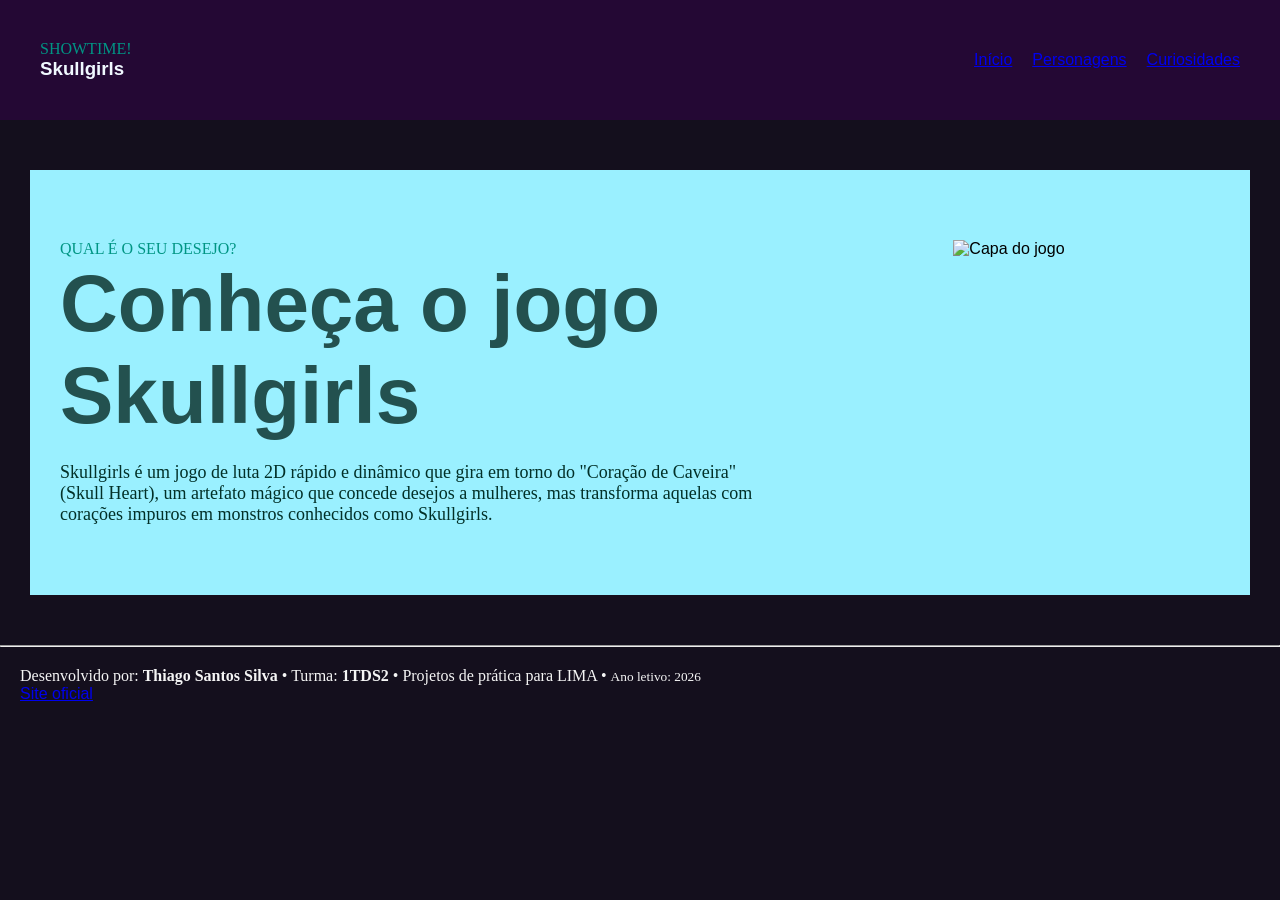
==== index.html @ 8f6b5d2f "feat: criação de novas guias para o site Skullgirls" ====
<!doctype html>
<html lang="pt-BR">
    <head>
        <meta charset="UTF-8" />
        <title>Início</title>
        <link rel="stylesheet" href="/css/style.css" />
    </head>

    <body>
        <header>
            <section id="header-section">
                <article>
                    <p class="paragrafo-vermelho">Showtime!</p>
                    <h1>Skullgirls</h1>
                </article>
                <nav>
                    <a href="/index.html">Início</a>
                    <a href="/pages/personagens.html">Personagens</a>
                    <a href="/pages/curiosidades.html">Curiosidades</a>
                </nav>
            </section>
        </header>

        <main>
            <section id="intro-section">
                <article>
                    <p class="paragrafo-vermelho">Qual é o seu desejo?</p>
                    <h2>Conheça o jogo Skullgirls</h2>
                    <p id="intro">
                        Skullgirls é um jogo de luta 2D rápido e dinâmico que gira em torno do
                        "Coração de Caveira" (Skull Heart), um artefato mágico que concede desejos a
                        mulheres, mas transforma aquelas com corações impuros em monstros conhecidos
                        como Skullgirls.
                    </p>
                </article>

                <img id="capa-jogo" src="assets/Skullgirls.png" alt="Capa do jogo" />
            </section>
        </main>
        <hr />
        <footer id="footer-creditos">
            <p>
                Desenvolvido por:
                <strong>Thiago Santos Silva</strong>
                • Turma:
                <strong>1TDS2</strong>
                • Projetos de prática para LIMA •
                <small>Ano letivo: 2026</small>
            </p>

            <a href="https://codeverse.dev.br"target="_blank">Site oficial</a>
        </footer>
    </body>
</html>
---- css/style.css ----
* {
    padding: 0;
    margin: 0;
    box-sizing: border-box;
}

body {
    font-family: 'Franklin Gothic Medium', 'Arial Narrow', Arial, sans-serif;
    background-color: #140f1d;
}

header {
    background-color: #240834;
    color: aliceblue;
    padding: 20px;
}

#header-section {
    display: flex;
    justify-content: space-between;
    padding: 20px;
    align-items: center;
}

header p {
    color: #238881;
}

p {
    font-family: 'Times New Roman', Times, serif;
    color: #023028;
    font-weight: 540;
}

.paragrafo-vermelho {
    color: #009584;
    text-transform: uppercase;
}

nav {
    display: flex;
    gap: 20px;
    align-items: center;
}

#intro {
    margin-top: 20px;
    font-size: large;
}

#intro-section {
    background-color: rgb(154, 240, 255);
    padding: 70px 30px;
    display: flex;
    gap: 200px;
    margin: 50px 30px;
}

#capa-jogo {
    width: 60%;
    height: auto;
}

h2 {
    font-size: 80px;
    color: #23514f;
}

footer {
    padding: 20px;
    text-align: start;
}

footer p {
    color: #f5f5f5;
}
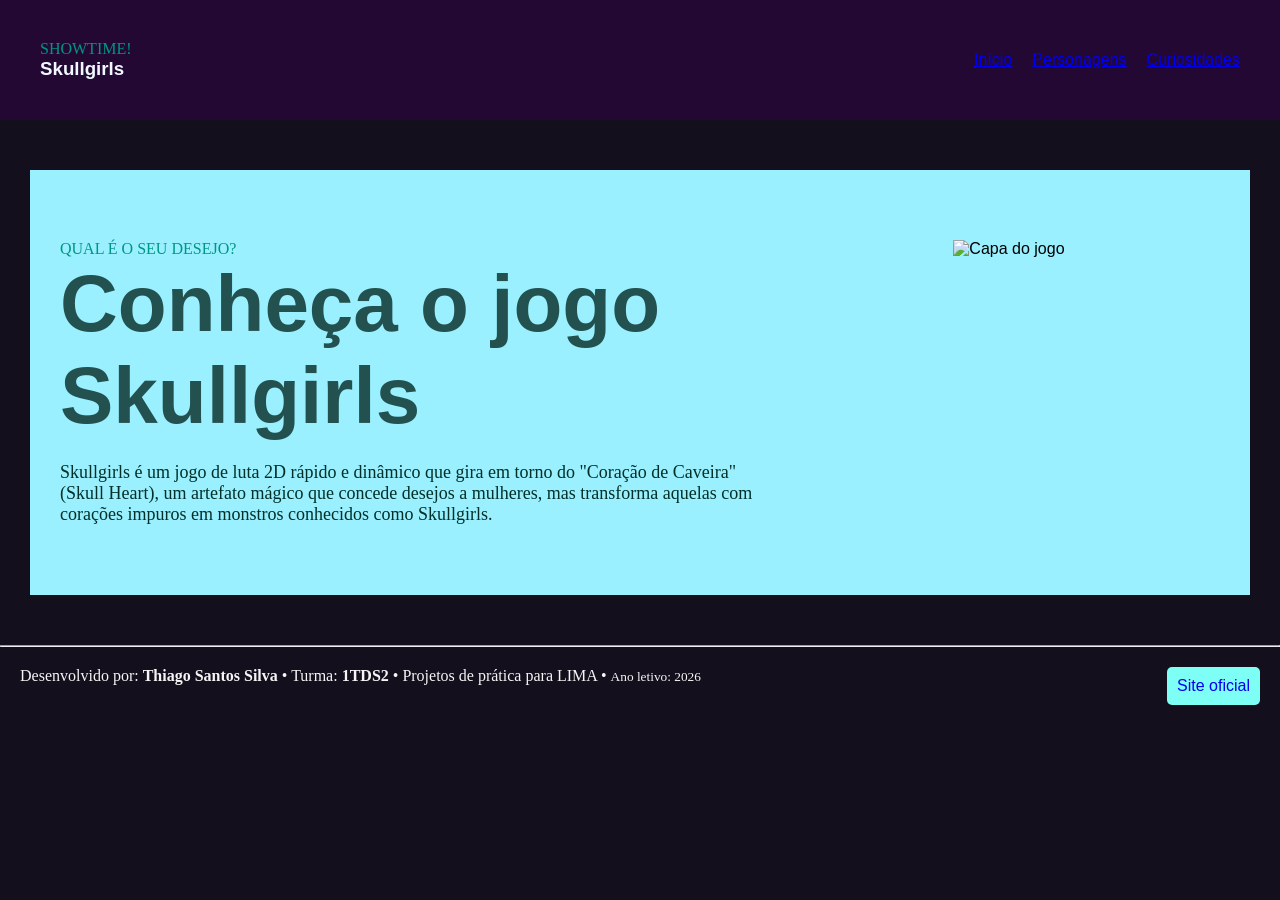
==== commit b21c6f38: "style: mudança da estética do botão site oficial" ====
--- a/index.html
+++ b/index.html
@@ -48,7 +48,7 @@
                 <small>Ano letivo: 2026</small>
             </p>
 
-            <a href="https://codeverse.dev.br"target="_blank">Site oficial</a>
+            <a id="site-oficial" href="https://codeverse.dev.br" target="_blank">Site oficial</a>
         </footer>
     </body>
 </html>
--- a/css/style.css
+++ b/css/style.css
@@ -69,8 +69,19 @@
 footer {
     padding: 20px;
     text-align: start;
+    display: flex;
+    gap: 10%;
+    justify-content: space-between;
+
 }
 
 footer p {
     color: #f5f5f5;
 }
+
+#site-oficial {
+    background-color: #7efff6;
+    padding: 10px;
+    border-radius: 5px;
+    text-decoration: none;
+}
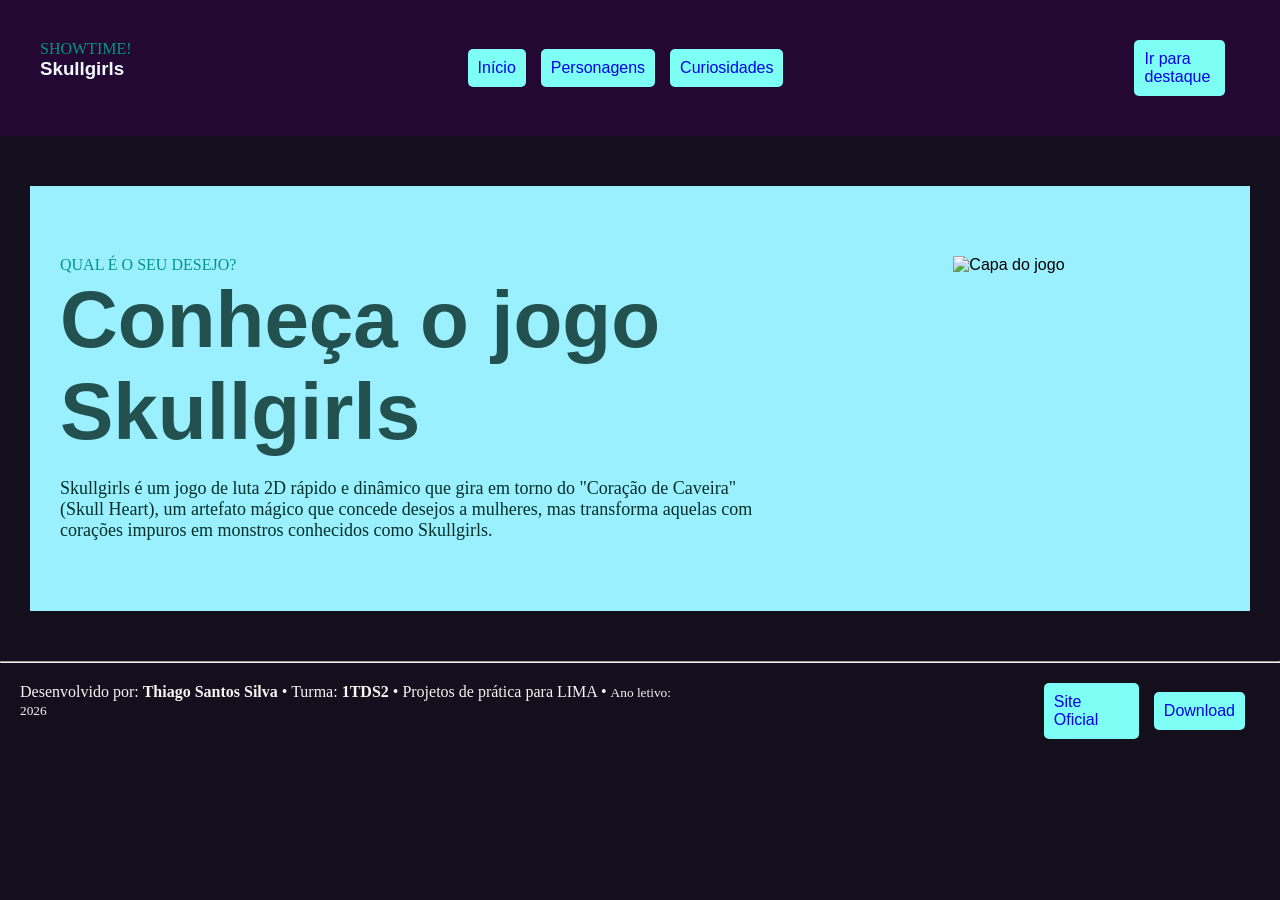
==== commit 4db43c3a: "feat: nova interface para guia inicial e personagens, ajustes na estética e redimensionamento dos ca" ====
--- a/index.html
+++ b/index.html
@@ -1,54 +1,62 @@
 <!doctype html>
 <html lang="pt-BR">
-    <head>
-        <meta charset="UTF-8" />
-        <title>Início</title>
-        <link rel="stylesheet" href="/css/style.css" />
-    </head>
 
-    <body>
-        <header>
-            <section id="header-section">
-                <article>
-                    <p class="paragrafo-vermelho">Showtime!</p>
-                    <h1>Skullgirls</h1>
-                </article>
-                <nav>
-                    <a href="/index.html">Início</a>
-                    <a href="/pages/personagens.html">Personagens</a>
-                    <a href="/pages/curiosidades.html">Curiosidades</a>
-                </nav>
-            </section>
-        </header>
+<head>
+    <meta charset="UTF-8" />
+    <title>Início</title>
+    <link rel="stylesheet" href="/css/style.css" />
+</head>
 
-        <main>
-            <section id="intro-section">
-                <article>
-                    <p class="paragrafo-vermelho">Qual é o seu desejo?</p>
-                    <h2>Conheça o jogo Skullgirls</h2>
-                    <p id="intro">
-                        Skullgirls é um jogo de luta 2D rápido e dinâmico que gira em torno do
-                        "Coração de Caveira" (Skull Heart), um artefato mágico que concede desejos a
-                        mulheres, mas transforma aquelas com corações impuros em monstros conhecidos
-                        como Skullgirls.
-                    </p>
-                </article>
+<body>
+    <header>
+        <section id="header-section">
+            <article>
+                <p class="paragrafo-vermelho">Showtime!</p>
+                <h1>Skullgirls</h1>
+            </article>
+            <nav>
+                <a class="botões" href="/index.html">Início</a>
+                <a class="botões" href="/pages/personagens.html">Personagens</a>
+                <a class="botões" href="/pages/curiosidades.html">Curiosidades</a>
+            </nav>
+            <nav>
+                <a class="botões" href="index.html#footer-creditos">Ir para destaque</a>
+            </nav>
+        </section>
+    </header>
 
-                <img id="capa-jogo" src="assets/Skullgirls.png" alt="Capa do jogo" />
-            </section>
-        </main>
-        <hr />
-        <footer id="footer-creditos">
-            <p>
-                Desenvolvido por:
-                <strong>Thiago Santos Silva</strong>
-                • Turma:
-                <strong>1TDS2</strong>
-                • Projetos de prática para LIMA •
-                <small>Ano letivo: 2026</small>
-            </p>
+    <main>
+        <section id="intro-section">
+            <article>
+                <p class="paragrafo-vermelho">Qual é o seu desejo?</p>
+                <h2>Conheça o jogo Skullgirls</h2>
+                <p id="intro">
+                    Skullgirls é um jogo de luta 2D rápido e dinâmico que gira em torno do
+                    "Coração de Caveira" (Skull Heart), um artefato mágico que concede desejos a
+                    mulheres, mas transforma aquelas com corações impuros em monstros conhecidos
+                    como Skullgirls.
+                </p>
+            </article>
 
-            <a id="site-oficial" href="https://codeverse.dev.br" target="_blank">Site oficial</a>
-        </footer>
-    </body>
-</html>
+            <img id="capa-jogo" src="assets/Skullgirls.png" alt="Capa do jogo" />
+        </section>
+    </main>
+    <hr />
+    <footer id="footer-creditos">
+        <p>
+            Desenvolvido por:
+            <strong>Thiago Santos Silva</strong>
+            • Turma:
+            <strong>1TDS2</strong>
+            • Projetos de prática para LIMA •
+            <small>Ano letivo: 2026</small>
+        </p>
+        <nav>
+            <a class="botões" href="https://hub.skullgirlsmobile.com/pt" target="_blank">Site Oficial</a>
+            <a class="botões" href="/pages/Skullgirls.pdf" download>Download</a>
+        </nav>
+
+    </footer>
+</body>
+
+</html>
--- a/css/style.css
+++ b/css/style.css
@@ -17,9 +17,7 @@
 
 #header-section {
     display: flex;
-    justify-content: space-between;
     padding: 20px;
-    align-items: center;
 }
 
 header p {
@@ -39,8 +37,9 @@
 
 nav {
     display: flex;
-    gap: 20px;
+    justify-content: center;
     align-items: center;
+    margin-left: 28%;
 }
 
 #intro {
@@ -70,18 +69,16 @@
     padding: 20px;
     text-align: start;
     display: flex;
-    gap: 10%;
-    justify-content: space-between;
-
 }
 
 footer p {
     color: #f5f5f5;
 }
 
-#site-oficial {
+.botões {
     background-color: #7efff6;
     padding: 10px;
     border-radius: 5px;
     text-decoration: none;
+    margin: 0px 15px 0px 0px;
 }
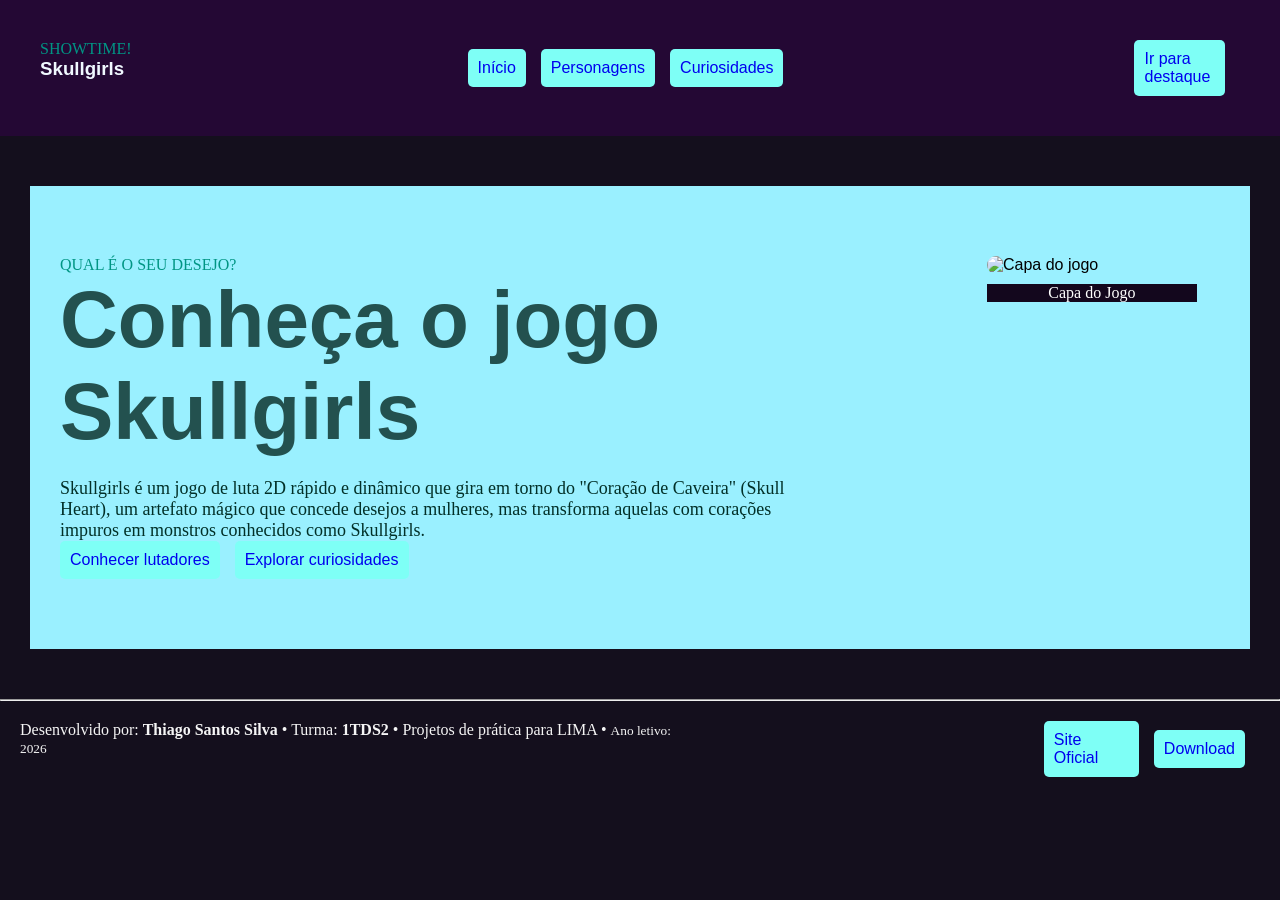
==== commit 00924c59: "feat: criação de novos botões na tela inicial e ajustando capa" ====
--- a/index.html
+++ b/index.html
@@ -27,7 +27,7 @@
 
     <main>
         <section id="intro-section">
-            <article>
+            <article id="intro-article">
                 <p class="paragrafo-vermelho">Qual é o seu desejo?</p>
                 <h2>Conheça o jogo Skullgirls</h2>
                 <p id="intro">
@@ -36,9 +36,18 @@
                     mulheres, mas transforma aquelas com corações impuros em monstros conhecidos
                     como Skullgirls.
                 </p>
+
+                <div>
+                    <a class="botões" href="/pages/personagens.html">Conhecer lutadores</a>
+                    <a class="botões" href="/pages/curiosidades.html">Explorar curiosidades</a>
+                </div>
+
             </article>
 
-            <img id="capa-jogo" src="assets/Skullgirls.png" alt="Capa do jogo" />
+            <article id="article-capa">
+                <img id="capa-jogo" src="assets/Skullgirls.png" alt="Capa do jogo" />
+                <p>Capa do Jogo</p>
+            </article>
         </section>
     </main>
     <hr />
--- a/css/style.css
+++ b/css/style.css
@@ -42,6 +42,10 @@
     margin-left: 28%;
 }
 
+div {
+    display: flex;
+}
+
 #intro {
     margin-top: 20px;
     font-size: large;
@@ -55,9 +59,33 @@
     margin: 50px 30px;
 }
 
+#intro-article {
+    display: flex;
+    flex-direction: column;
+    align-items: flex-start;
+}
+
 #capa-jogo {
-    width: 60%;
+    border-radius: 20px;
+    width: 90%;
     height: auto;
+    
+}
+
+#article-capa {
+    width: 50%;
+    display: flex;
+    flex-direction: column;
+}
+
+#article-capa p {
+    margin-top: 10px;
+    width: 90%;
+    height: auto;
+    background-color: #13071d;
+    color:#ffffff;
+    display: flex;
+    justify-content: center;
 }
 
 h2 {
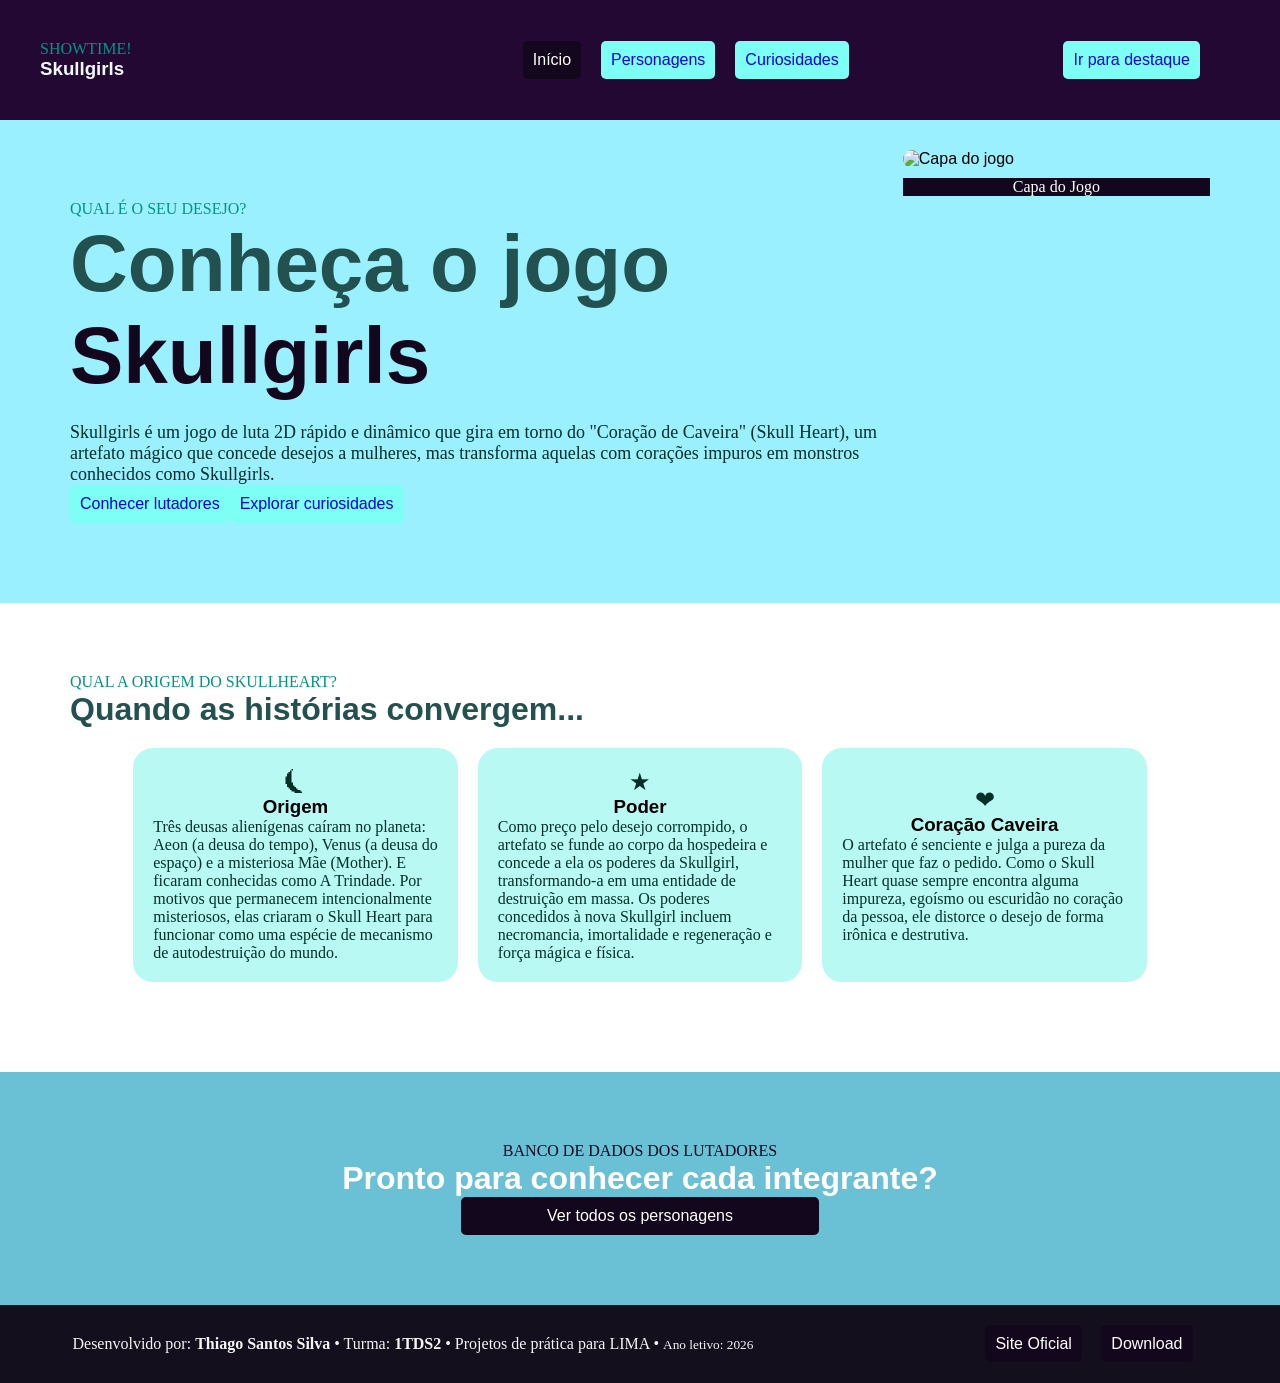
==== commit 472c2996: "feat: criação de nova seção no início e estilização" ====
--- a/index.html
+++ b/index.html
@@ -1,4 +1,4 @@
-<!doctype html>
+<!DOCTYPE html>
 <html lang="pt-BR">
 
 <head>
@@ -14,14 +14,16 @@
                 <p class="paragrafo-vermelho">Showtime!</p>
                 <h1>Skullgirls</h1>
             </article>
-            <nav>
-                <a class="botões" href="/index.html">Início</a>
-                <a class="botões" href="/pages/personagens.html">Personagens</a>
-                <a class="botões" href="/pages/curiosidades.html">Curiosidades</a>
-            </nav>
-            <nav>
-                <a class="botões" href="index.html#footer-creditos">Ir para destaque</a>
-            </nav>
+
+            <div id="div-header">
+                <nav id="nav-3-botões">
+                    <a id="botão-início" href="/index.html">Início</a>
+                    <a class="botões" href="/pages/personagens.html">Personagens</a>
+                    <a class="botões" href="/pages/curiosidades.html">Curiosidades</a>
+                </nav>
+                <nav><a id="destaque-botão" href="index.html#skullheart">Ir para destaque</a></nav>
+            </div>
+
         </section>
     </header>
 
@@ -29,7 +31,7 @@
         <section id="intro-section">
             <article id="intro-article">
                 <p class="paragrafo-vermelho">Qual é o seu desejo?</p>
-                <h2>Conheça o jogo Skullgirls</h2>
+                <h2>Conheça o jogo <span>Skullgirls</span></h2>
                 <p id="intro">
                     Skullgirls é um jogo de luta 2D rápido e dinâmico que gira em torno do
                     "Coração de Caveira" (Skull Heart), um artefato mágico que concede desejos a
@@ -49,8 +51,53 @@
                 <p>Capa do Jogo</p>
             </article>
         </section>
+
+        <section id="skullheart">
+            <article>
+                <p class="paragrafo-vermelho">Qual a origem do Skullheart?</p>
+                <h2>Quando as histórias convergem...</h2>
+            </article>
+
+            <section id="galeria">
+                <article class="cards">
+                    <p class="simbolos">❤︎</p>
+                    <h3>Coração Caveira</h3>
+                    <p>O artefato é senciente e julga a pureza da mulher que faz o pedido. Como o Skull Heart quase
+                        sempre encontra alguma impureza, egoísmo ou escuridão no coração da pessoa, ele distorce o
+                        desejo de forma irônica e destrutiva.</p>
+                </article>
+
+                <article class="cards">
+                    <p class="simbolos">★</p>
+                    <h3>Poder</h3>
+                    <p>Como preço pelo desejo corrompido, o artefato se funde ao corpo da hospedeira e concede a ela os
+                        poderes da Skullgirl, transformando-a em uma entidade de
+                        destruição em massa. Os poderes concedidos à nova Skullgirl incluem necromancia, imortalidade e
+                        regeneração e força mágica e física.</p>
+                </article>
+
+                <article class="cards">
+                    <p class="simbolos">⏾</p>
+                    <h3>Origem</h3>
+                    <p>Três deusas alienígenas caíram no planeta: Aeon (a deusa do tempo), Venus (a
+                        deusa do espaço) e a misteriosa Mãe (Mother). E ficaram conhecidas como A Trindade. Por motivos
+                        que
+                        permanecem intencionalmente
+                        misteriosos, elas criaram o Skull Heart para funcionar como uma espécie de mecanismo de
+                        autodestruição do mundo.</p>
+                </article>
+            </section>
+        </section>
+
+        <section id="pronto">
+            <article id="article-pronto">
+                <p class="paragrafo-vermelho">Banco de dados dos lutadores</p>
+                <h2>Pronto para conhecer cada integrante?</h2>
+                <a id="botão-pronto" href="/pages/personagens.html">Ver todos os personagens</a>
+            </article>
+        </section>
     </main>
-    <hr />
+
     <footer id="footer-creditos">
         <p>
             Desenvolvido por:
@@ -61,8 +108,8 @@
             <small>Ano letivo: 2026</small>
         </p>
         <nav>
-            <a class="botões" href="https://hub.skullgirlsmobile.com/pt" target="_blank">Site Oficial</a>
-            <a class="botões" href="/pages/Skullgirls.pdf" download>Download</a>
+            <a class="botão-footer" href="https://hub.skullgirlsmobile.com/pt" target="_blank">Site Oficial</a>
+            <a class="botão-footer" href="/pages/Skullgirls.pdf" download>Download</a>
         </nav>
 
     </footer>
--- a/css/style.css
+++ b/css/style.css
@@ -18,6 +18,7 @@
 #header-section {
     display: flex;
     padding: 20px;
+
 }
 
 header p {
@@ -35,13 +36,6 @@
     text-transform: uppercase;
 }
 
-nav {
-    display: flex;
-    justify-content: center;
-    align-items: center;
-    margin-left: 28%;
-}
-
 div {
     display: flex;
 }
@@ -53,13 +47,14 @@
 
 #intro-section {
     background-color: rgb(154, 240, 255);
-    padding: 70px 30px;
-    display: flex;
-    gap: 200px;
-    margin: 50px 30px;
+    padding: 30px 70px;
+    display: flex;
+    gap: 20px;
+
 }
 
 #intro-article {
+    padding: 50px 0px;
     display: flex;
     flex-direction: column;
     align-items: flex-start;
@@ -67,23 +62,23 @@
 
 #capa-jogo {
     border-radius: 20px;
-    width: 90%;
+    width: 100%;
     height: auto;
-    
+
 }
 
 #article-capa {
-    width: 50%;
+    width: 60%;
     display: flex;
     flex-direction: column;
 }
 
 #article-capa p {
     margin-top: 10px;
-    width: 90%;
+    width: 100%;
     height: auto;
     background-color: #13071d;
-    color:#ffffff;
+    color: #ffffff;
     display: flex;
     justify-content: center;
 }
@@ -93,20 +88,138 @@
     color: #23514f;
 }
 
-footer {
-    padding: 20px;
-    text-align: start;
-    display: flex;
+span {
+    color: #13071d;
+}
+
+
+
+#skullheart {
+    background-color: #ffffff;
+    padding: 70px;
+}
+
+#skullheart h2 {
+    font-size: xx-large;
+}
+
+#galeria {
+    width: 100%;
+    gap: 20px;
+    display: flex;
+    flex-direction: row-reverse;
+    justify-content: center;
+    padding: 20px;
+
+}
+
+.cards {
+    border-radius: 20px;
+    display: flex;
+    flex-direction: column;
+    justify-content: center;
+    align-items: center;
+    background-color: #a6f8f1c9;
+    padding: 20px;
+    width: 29.5%;
+    height: auto;
+}
+
+.simbolos {
+    font-size: x-large;
+}
+
+#pronto {
+    display: flex;
+    flex-direction: column;
+    align-items: center;
+    padding: 70px;
+    background-color: #6ac1d6;
+}
+
+#pronto p {
+    display: flex;
+    justify-content: center;
+    color: #13071d;
+}
+
+#pronto h2 {
+    font-size: xx-large;
+    color: #ffffff
+}
+
+#botão-pronto {
+    margin: auto;
+    width: 60%;
+    display: flex;
+    justify-content: center;
+    color: #ffffff;
+    background-color: #13071d;
+    padding: 10px;
+    border-radius: 5px;
+    text-decoration: none;
+
+}
+
+#footer-creditos {
+    padding: 30px 60px;
+    gap: 20%;
+    display: flex;
+    justify-content: center;
+    align-items: center;
+
 }
 
 footer p {
     color: #f5f5f5;
 }
 
+#div-header {
+    width: 100%;
+    margin: auto;
+    display: flex;
+    justify-content:center;
+}
+
+#nav-3-botões {
+    display: flex;
+    justify-content: center;
+    gap: 20px;
+}
+
+#destaque-botão {
+    right:20px;
+    position:absolute;
+    margin-right: 60px;
+}
+
 .botões {
     background-color: #7efff6;
     padding: 10px;
     border-radius: 5px;
     text-decoration: none;
+}
+
+#botão-início {
+    color: #ffffff;
+    background-color: #13071d;
+    padding: 10px;
+    border-radius: 5px;
+    text-decoration: none;
+}
+
+#destaque-botão {
+    background-color: #7efff6;
+    padding: 10px;
+    border-radius: 5px;
+    text-decoration: none;
+}
+
+.botão-footer {
+    color: #ffffff;
+    background-color: #13071d;
+    padding: 10px;
+    border-radius: 5px;
+    text-decoration: none;
     margin: 0px 15px 0px 0px;
-}
+}
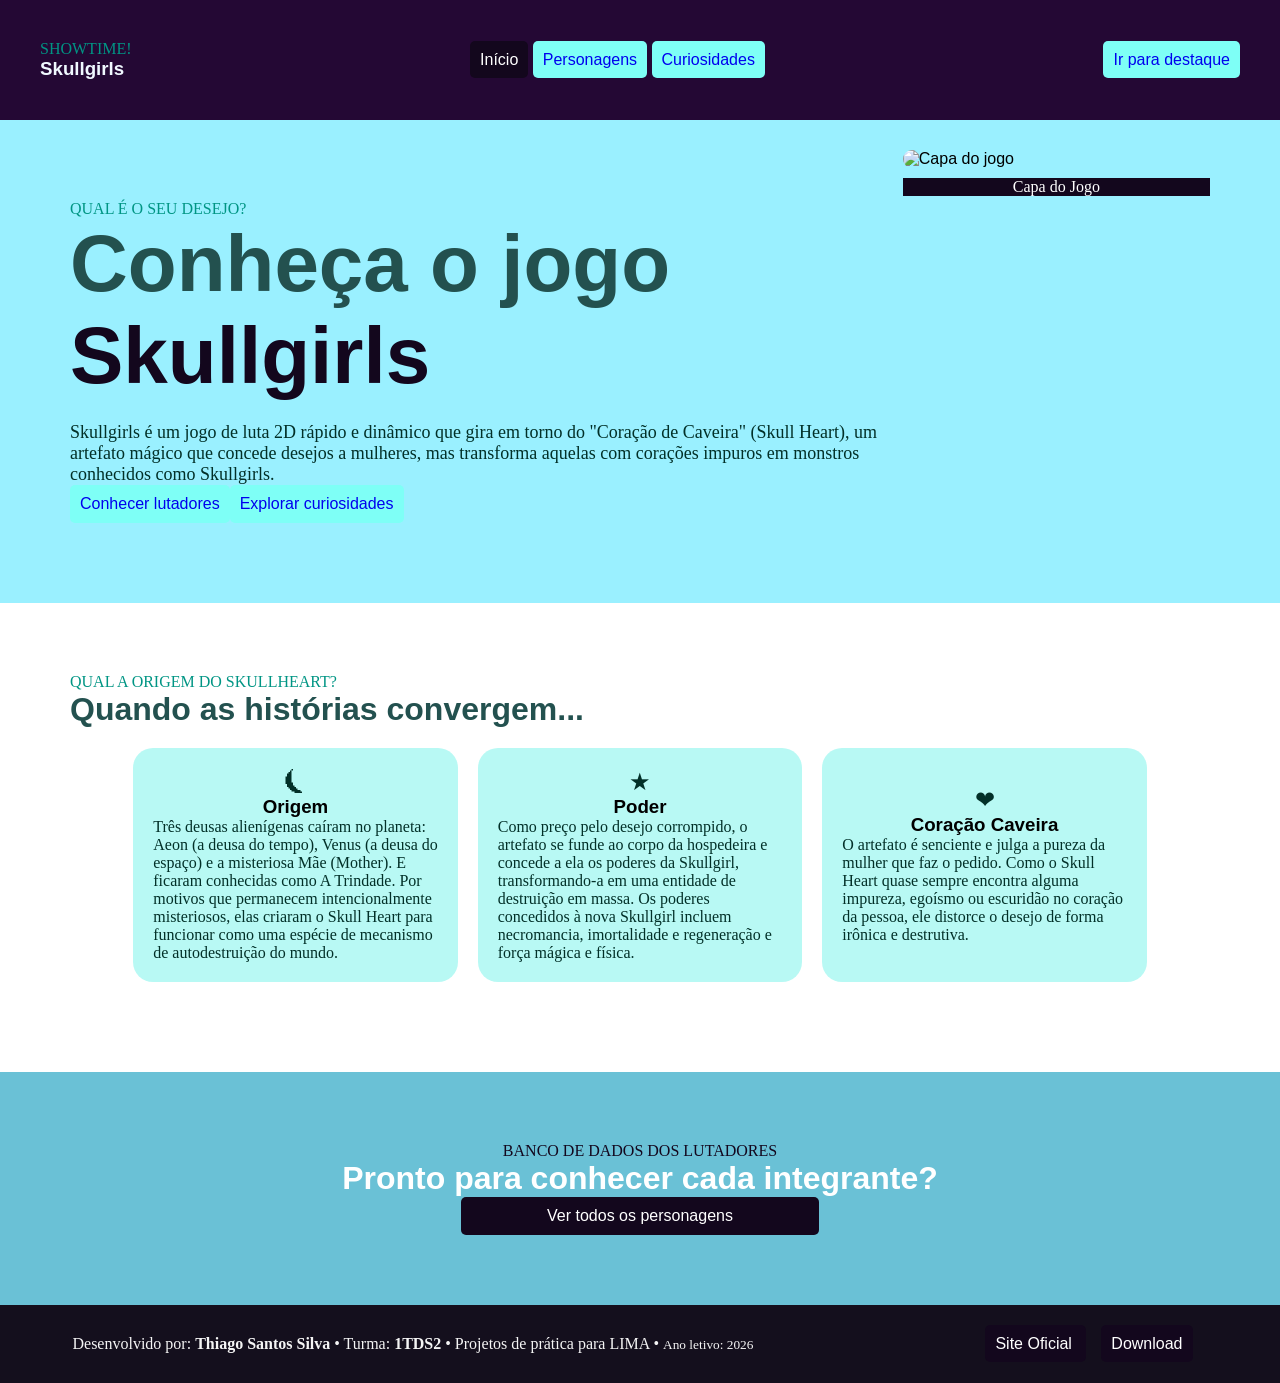
==== commit 528bfe35: "feat: ajustando a posição dos botões da página inicial e semântica" ====
--- a/index.html
+++ b/index.html
@@ -1,118 +1,130 @@
-<!DOCTYPE html>
+<!doctype html>
 <html lang="pt-BR">
+    <head>
+        <meta charset="UTF-8" />
+        <title>Início</title>
+        <link rel="stylesheet" href="/css/style.css" />
+    </head>
 
-<head>
-    <meta charset="UTF-8" />
-    <title>Início</title>
-    <link rel="stylesheet" href="/css/style.css" />
-</head>
+    <body>
+        <header>
+            <section id="header-section">
+                <section>
+                    <p class="paragrafo-vermelho">Showtime!</p>
+                    <h1>Skullgirls</h1>
+                </section>
 
-<body>
-    <header>
-        <section id="header-section">
-            <article>
-                <p class="paragrafo-vermelho">Showtime!</p>
-                <h1>Skullgirls</h1>
-            </article>
+                <section id="div-header">
+                    <nav>
+                        <a id="botão-início" href="/index.html">Início</a>
+                        <a class="botões" href="/pages/personagens.html">Personagens</a>
+                        <a class="botões" href="/pages/curiosidades.html">Curiosidades</a>
+                    </nav>
+                </section>
 
-            <div id="div-header">
-                <nav id="nav-3-botões">
-                    <a id="botão-início" href="/index.html">Início</a>
-                    <a class="botões" href="/pages/personagens.html">Personagens</a>
-                    <a class="botões" href="/pages/curiosidades.html">Curiosidades</a>
-                </nav>
-                <nav><a id="destaque-botão" href="index.html#skullheart">Ir para destaque</a></nav>
-            </div>
+                <section>
+                    <nav>
+                        <a class="botões" href="index.html#skullheart">Ir para destaque</a>
+                    </nav>
+                </section>
+            </section>
+        </header>
 
-        </section>
-    </header>
+        <main>
+            <section id="intro-section">
+                <article id="intro-article">
+                    <p class="paragrafo-vermelho">Qual é o seu desejo?</p>
+                    <h2>
+                        Conheça o jogo
+                        <span>Skullgirls</span>
+                    </h2>
+                    <p id="intro">
+                        Skullgirls é um jogo de luta 2D rápido e dinâmico que gira em torno do
+                        "Coração de Caveira" (Skull Heart), um artefato mágico que concede desejos a
+                        mulheres, mas transforma aquelas com corações impuros em monstros conhecidos
+                        como Skullgirls.
+                    </p>
 
-    <main>
-        <section id="intro-section">
-            <article id="intro-article">
-                <p class="paragrafo-vermelho">Qual é o seu desejo?</p>
-                <h2>Conheça o jogo <span>Skullgirls</span></h2>
-                <p id="intro">
-                    Skullgirls é um jogo de luta 2D rápido e dinâmico que gira em torno do
-                    "Coração de Caveira" (Skull Heart), um artefato mágico que concede desejos a
-                    mulheres, mas transforma aquelas com corações impuros em monstros conhecidos
-                    como Skullgirls.
-                </p>
-
-                <div>
-                    <a class="botões" href="/pages/personagens.html">Conhecer lutadores</a>
-                    <a class="botões" href="/pages/curiosidades.html">Explorar curiosidades</a>
-                </div>
-
-            </article>
-
-            <article id="article-capa">
-                <img id="capa-jogo" src="assets/Skullgirls.png" alt="Capa do jogo" />
-                <p>Capa do Jogo</p>
-            </article>
-        </section>
-
-        <section id="skullheart">
-            <article>
-                <p class="paragrafo-vermelho">Qual a origem do Skullheart?</p>
-                <h2>Quando as histórias convergem...</h2>
-            </article>
-
-            <section id="galeria">
-                <article class="cards">
-                    <p class="simbolos">❤︎</p>
-                    <h3>Coração Caveira</h3>
-                    <p>O artefato é senciente e julga a pureza da mulher que faz o pedido. Como o Skull Heart quase
-                        sempre encontra alguma impureza, egoísmo ou escuridão no coração da pessoa, ele distorce o
-                        desejo de forma irônica e destrutiva.</p>
+                    <div>
+                        <a class="botões" href="/pages/personagens.html">Conhecer lutadores</a>
+                        <a class="botões" href="/pages/curiosidades.html">Explorar curiosidades</a>
+                    </div>
                 </article>
 
-                <article class="cards">
-                    <p class="simbolos">★</p>
-                    <h3>Poder</h3>
-                    <p>Como preço pelo desejo corrompido, o artefato se funde ao corpo da hospedeira e concede a ela os
-                        poderes da Skullgirl, transformando-a em uma entidade de
-                        destruição em massa. Os poderes concedidos à nova Skullgirl incluem necromancia, imortalidade e
-                        regeneração e força mágica e física.</p>
+                <article id="article-capa">
+                    <img id="capa-jogo" src="assets/Skullgirls.png" alt="Capa do jogo" />
+                    <p>Capa do Jogo</p>
+                </article>
+            </section>
+
+            <section id="skullheart">
+                <article>
+                    <p class="paragrafo-vermelho">Qual a origem do Skullheart?</p>
+                    <h2>Quando as histórias convergem...</h2>
                 </article>
 
-                <article class="cards">
-                    <p class="simbolos">⏾</p>
-                    <h3>Origem</h3>
-                    <p>Três deusas alienígenas caíram no planeta: Aeon (a deusa do tempo), Venus (a
-                        deusa do espaço) e a misteriosa Mãe (Mother). E ficaram conhecidas como A Trindade. Por motivos
-                        que
-                        permanecem intencionalmente
-                        misteriosos, elas criaram o Skull Heart para funcionar como uma espécie de mecanismo de
-                        autodestruição do mundo.</p>
+                <section id="galeria">
+                    <article class="cards">
+                        <p class="simbolos">❤︎</p>
+                        <h3>Coração Caveira</h3>
+                        <p>
+                            O artefato é senciente e julga a pureza da mulher que faz o pedido. Como
+                            o Skull Heart quase sempre encontra alguma impureza, egoísmo ou
+                            escuridão no coração da pessoa, ele distorce o desejo de forma irônica e
+                            destrutiva.
+                        </p>
+                    </article>
+
+                    <article class="cards">
+                        <p class="simbolos">★</p>
+                        <h3>Poder</h3>
+                        <p>
+                            Como preço pelo desejo corrompido, o artefato se funde ao corpo da
+                            hospedeira e concede a ela os poderes da Skullgirl, transformando-a em
+                            uma entidade de destruição em massa. Os poderes concedidos à nova
+                            Skullgirl incluem necromancia, imortalidade e regeneração e força mágica
+                            e física.
+                        </p>
+                    </article>
+
+                    <article class="cards">
+                        <p class="simbolos">⏾</p>
+                        <h3>Origem</h3>
+                        <p>
+                            Três deusas alienígenas caíram no planeta: Aeon (a deusa do tempo),
+                            Venus (a deusa do espaço) e a misteriosa Mãe (Mother). E ficaram
+                            conhecidas como A Trindade. Por motivos que permanecem intencionalmente
+                            misteriosos, elas criaram o Skull Heart para funcionar como uma espécie
+                            de mecanismo de autodestruição do mundo.
+                        </p>
+                    </article>
+                </section>
+            </section>
+
+            <section id="pronto">
+                <article id="article-pronto">
+                    <p class="paragrafo-vermelho">Banco de dados dos lutadores</p>
+                    <h2>Pronto para conhecer cada integrante?</h2>
+                    <a id="botão-pronto" href="/pages/personagens.html">Ver todos os personagens</a>
                 </article>
             </section>
-        </section>
+        </main>
 
-        <section id="pronto">
-            <article id="article-pronto">
-                <p class="paragrafo-vermelho">Banco de dados dos lutadores</p>
-                <h2>Pronto para conhecer cada integrante?</h2>
-                <a id="botão-pronto" href="/pages/personagens.html">Ver todos os personagens</a>
-            </article>
-        </section>
-    </main>
-
-    <footer id="footer-creditos">
-        <p>
-            Desenvolvido por:
-            <strong>Thiago Santos Silva</strong>
-            • Turma:
-            <strong>1TDS2</strong>
-            • Projetos de prática para LIMA •
-            <small>Ano letivo: 2026</small>
-        </p>
-        <nav>
-            <a class="botão-footer" href="https://hub.skullgirlsmobile.com/pt" target="_blank">Site Oficial</a>
-            <a class="botão-footer" href="/pages/Skullgirls.pdf" download>Download</a>
-        </nav>
-
-    </footer>
-</body>
-
-</html>+        <footer id="footer-creditos">
+            <p>
+                Desenvolvido por:
+                <strong>Thiago Santos Silva</strong>
+                • Turma:
+                <strong>1TDS2</strong>
+                • Projetos de prática para LIMA •
+                <small>Ano letivo: 2026</small>
+            </p>
+            <nav>
+                <a class="botão-footer" href="https://hub.skullgirlsmobile.com/pt" target="_blank">
+                    Site Oficial
+                </a>
+                <a class="botão-footer" href="/pages/Skullgirls.pdf" download>Download</a>
+            </nav>
+        </footer>
+    </body>
+</html>
--- a/css/style.css
+++ b/css/style.css
@@ -17,6 +17,8 @@
 
 #header-section {
     display: flex;
+    justify-content: space-between;
+    align-items: center;
     padding: 20px;
 
 }
@@ -175,22 +177,9 @@
 }
 
 #div-header {
-    width: 100%;
-    margin: auto;
-    display: flex;
-    justify-content:center;
-}
-
-#nav-3-botões {
     display: flex;
     justify-content: center;
     gap: 20px;
-}
-
-#destaque-botão {
-    right:20px;
-    position:absolute;
-    margin-right: 60px;
 }
 
 .botões {
@@ -208,13 +197,6 @@
     text-decoration: none;
 }
 
-#destaque-botão {
-    background-color: #7efff6;
-    padding: 10px;
-    border-radius: 5px;
-    text-decoration: none;
-}
-
 .botão-footer {
     color: #ffffff;
     background-color: #13071d;
@@ -222,4 +204,4 @@
     border-radius: 5px;
     text-decoration: none;
     margin: 0px 15px 0px 0px;
-}+}
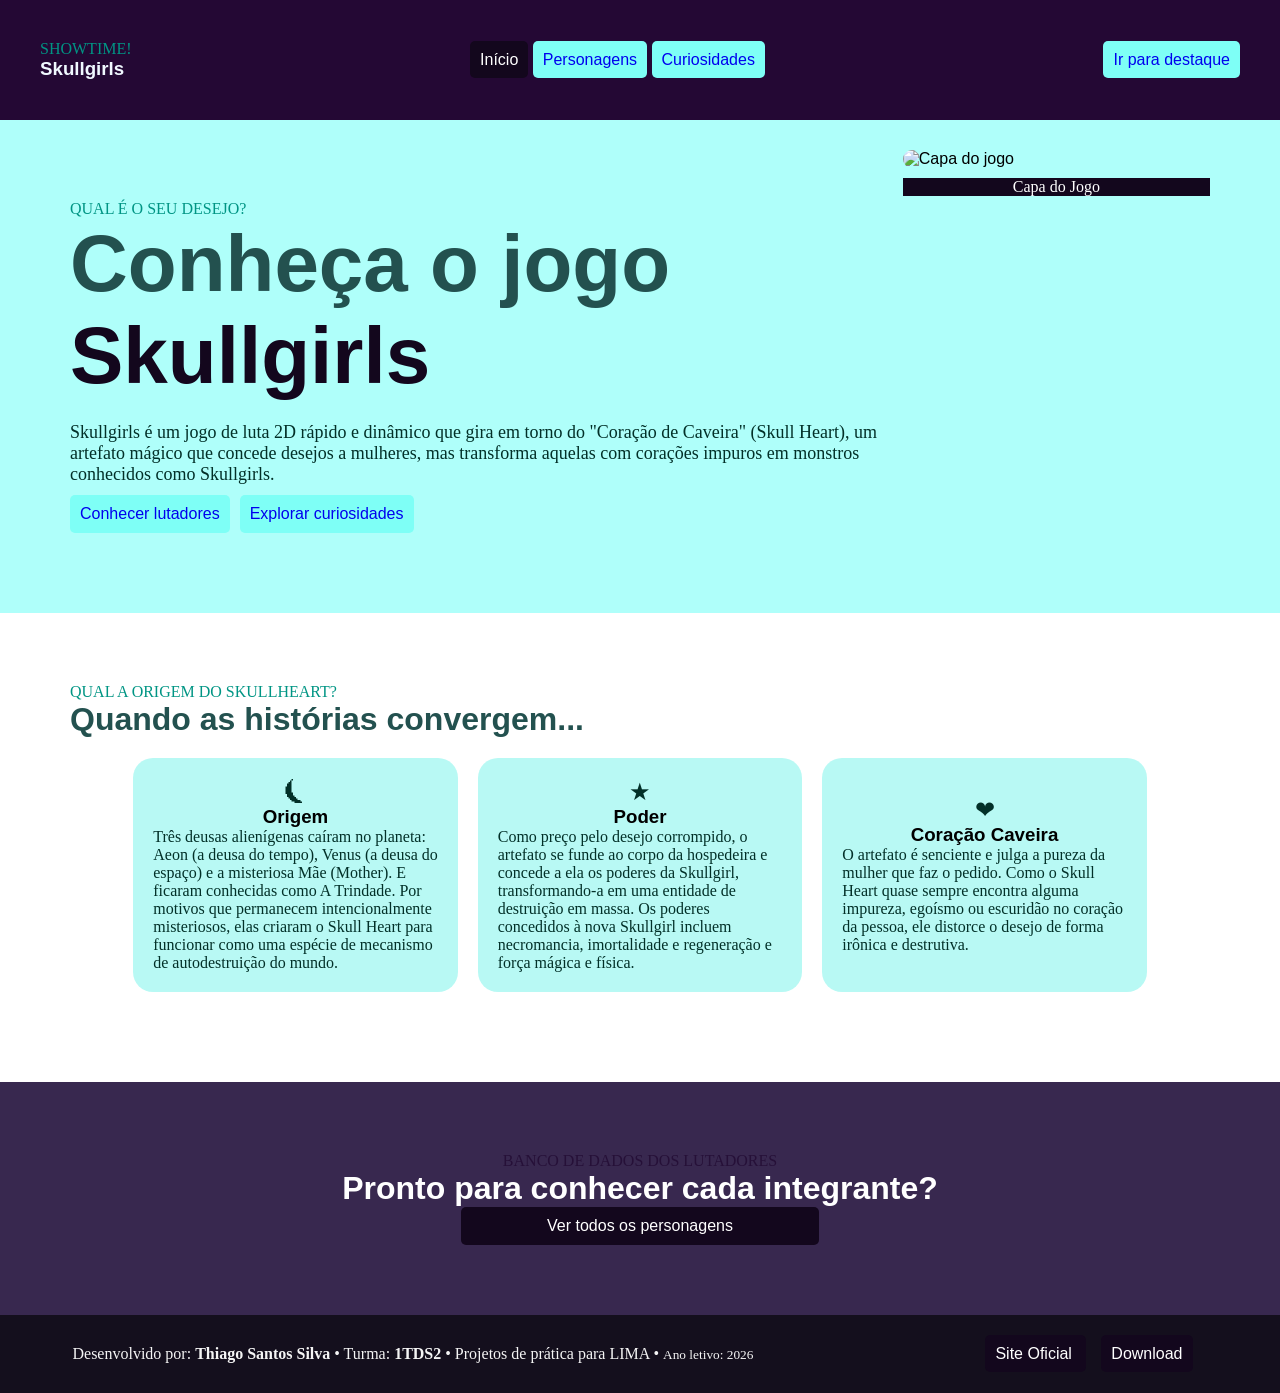
==== commit 32cae9db: "style: estilização" ====
--- a/index.html
+++ b/index.html
@@ -45,7 +45,7 @@
                         como Skullgirls.
                     </p>
 
-                    <div>
+                    <div id="botão-conjunto">
                         <a class="botões" href="/pages/personagens.html">Conhecer lutadores</a>
                         <a class="botões" href="/pages/curiosidades.html">Explorar curiosidades</a>
                     </div>
--- a/css/style.css
+++ b/css/style.css
@@ -20,7 +20,6 @@
     justify-content: space-between;
     align-items: center;
     padding: 20px;
-
 }
 
 header p {
@@ -48,11 +47,10 @@
 }
 
 #intro-section {
-    background-color: rgb(154, 240, 255);
+    background-color: #affffa;
     padding: 30px 70px;
     display: flex;
     gap: 20px;
-
 }
 
 #intro-article {
@@ -66,7 +64,6 @@
     border-radius: 20px;
     width: 100%;
     height: auto;
-
 }
 
 #article-capa {
@@ -94,8 +91,6 @@
     color: #13071d;
 }
 
-
-
 #skullheart {
     background-color: #ffffff;
     padding: 70px;
@@ -112,7 +107,6 @@
     flex-direction: row-reverse;
     justify-content: center;
     padding: 20px;
-
 }
 
 .cards {
@@ -136,18 +130,18 @@
     flex-direction: column;
     align-items: center;
     padding: 70px;
-    background-color: #6ac1d6;
+    background-color: #38284f;
 }
 
 #pronto p {
     display: flex;
     justify-content: center;
-    color: #13071d;
+    color: #261038;
 }
 
 #pronto h2 {
     font-size: xx-large;
-    color: #ffffff
+    color: #ffffff;
 }
 
 #botão-pronto {
@@ -160,7 +154,6 @@
     padding: 10px;
     border-radius: 5px;
     text-decoration: none;
-
 }
 
 #footer-creditos {
@@ -169,7 +162,6 @@
     display: flex;
     justify-content: center;
     align-items: center;
-
 }
 
 footer p {
@@ -189,6 +181,11 @@
     text-decoration: none;
 }
 
+#botão-conjunto {
+    gap: 10px;
+    margin-top: 10px;
+}
+
 #botão-início {
     color: #ffffff;
     background-color: #13071d;
